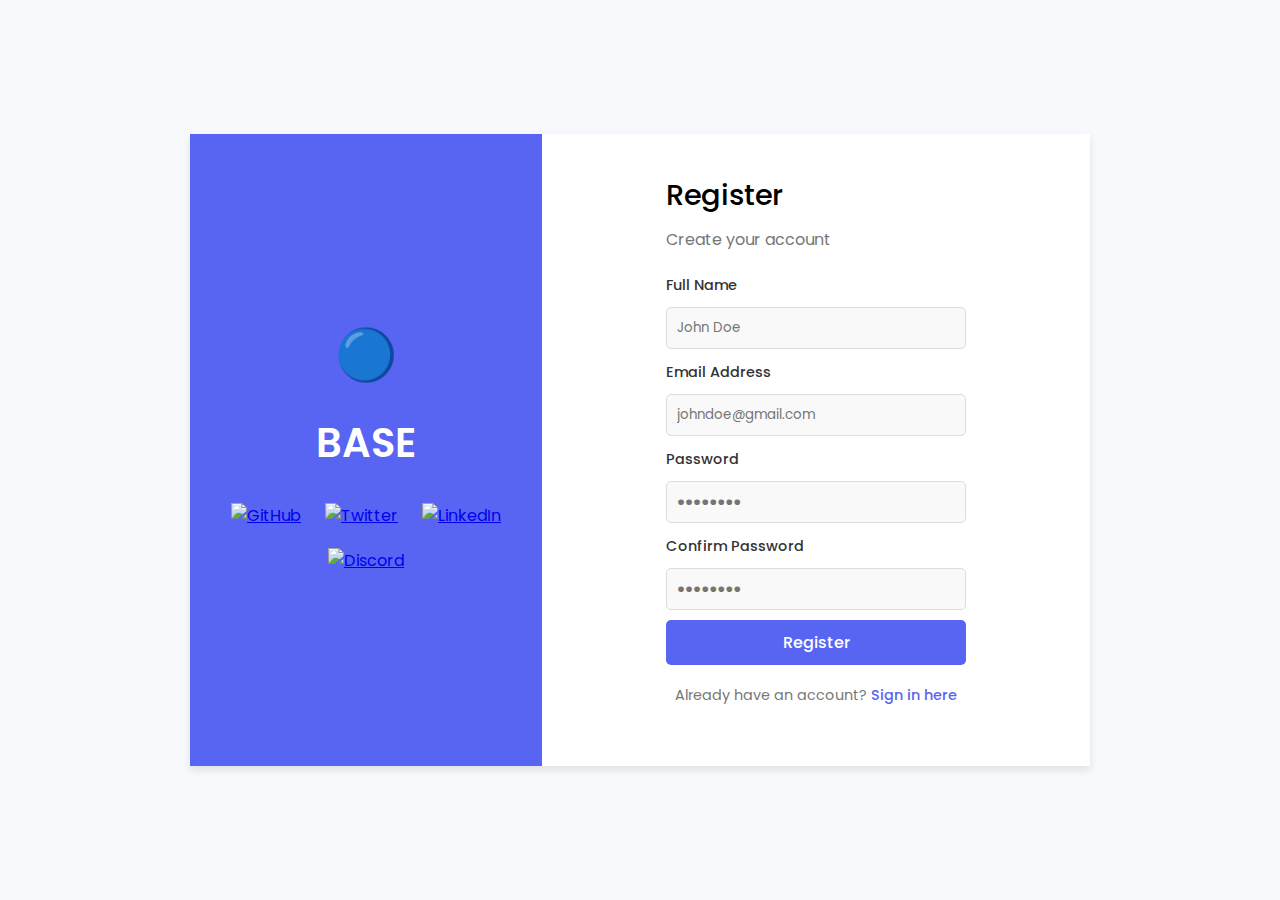
==== registration.html @ a741060d "Add files via upload" ====
<!DOCTYPE html>
<html lang="en">
<head>
    <meta charset="UTF-8">
    <meta name="viewport" content="width=device-width, initial-scale=1.0">
    <title>Registration Page</title>
    <!-- Link to Google Fonts (Poppins) -->
    <link href="https://fonts.googleapis.com/css2?family=Poppins:wght@400;500;600&display=swap" rel="stylesheet">
    <link rel="stylesheet" href="regstyle.css">
</head>
<body>
    <div class="container">
        <div class="left-panel">
            <div class="logo">🔵</div>
            <h1>BASE</h1>
            <div class="social-icons">
                <a href="#"><img src="github-icon.png" alt="GitHub"></a>
                <a href="#"><img src="twitter-icon.png" alt="Twitter"></a>
                <a href="#"><img src="linkedin-icon.png" alt="LinkedIn"></a>
                <a href="#"><img src="discord-icon.png" alt="Discord"></a>
            </div>
        </div>
        
        <div class="right-panel">
            <div class="form-container">
                <h2>Register</h2>
                <p>Create your account</p>
                <form>
                    <label for="name">Full Name</label>
                    <input type="text" id="name" placeholder="John Doe" required>
                    
                    <label for="email">Email Address</label>
                    <input type="email" id="email" placeholder="johndoe@gmail.com" required>

                    <label for="password">Password</label>
                    <input type="password" id="password" placeholder="●●●●●●●●" required>
                    
                    <label for="confirm-password">Confirm Password</label>
                    <input type="password" id="confirm-password" placeholder="●●●●●●●●" required>

                    <button type="submit" class="register-btn">Register</button>
                </form>
                <p class="login-link">Already have an account? <a href="index.html">Sign in here</a></p>
            </div>
        </div>
    </div>
</body>
</html>
---- regstyle.css ----
/* Use the same styling for general elements */
* {
    margin: 0;
    padding: 0;
    box-sizing: border-box;
    font-family: 'Poppins', sans-serif;
}

body {
    display: flex;
    justify-content: center;
    align-items: center;
    height: 100vh;
    background-color: #f8f9fc;
}

.container {
    display: flex;
    width: 80%;
    max-width: 900px;
    box-shadow: 0 4px 8px rgba(0, 0, 0, 0.1);
}

.left-panel {
    background-color: #5865F2;
    color: white;
    flex: 1;
    padding: 40px 20px;
    display: flex;
    flex-direction: column;
    align-items: center;
    justify-content: center;
    text-align: center;
}

.left-panel .logo {
    font-size: 50px;
    margin-bottom: 20px;
}

.left-panel h1 {
    font-size: 2.5em;
    font-weight: 600;
    margin-bottom: 20px;
}

.left-panel .social-icons a {
    margin: 10px;
    display: inline-block;
}

.right-panel {
    flex: 1.5;
    padding: 40px;
    background-color: white;
    display: flex;
    align-items: center;
    justify-content: center;
}

.form-container {
    width: 100%;
    max-width: 300px;
}

.form-container h2 {
    font-size: 1.8em;
    font-weight: 500;
    margin-bottom: 10px;
}

.form-container p {
    color: #777;
    margin-bottom: 20px;
}

form label {
    font-size: 0.9em;
    font-weight: 500;
    color: #333;
}

form input {
    width: 100%;
    padding: 10px;
    margin: 10px 0;
    border: 1px solid #ddd;
    border-radius: 5px;
    background-color: #f9f9f9;
}

.register-btn {
    width: 100%;
    padding: 10px;
    background-color: #5865F2;
    color: white;
    border: none;
    border-radius: 5px;
    cursor: pointer;
    font-size: 1em;
    font-weight: 500;
}

.login-link {
    text-align: center;
    margin-top: 20px;
    font-size: 0.9em;
    color: #777;
}

.login-link a {
    color: #5865F2;
    text-decoration: none;
    font-weight: 500;
}
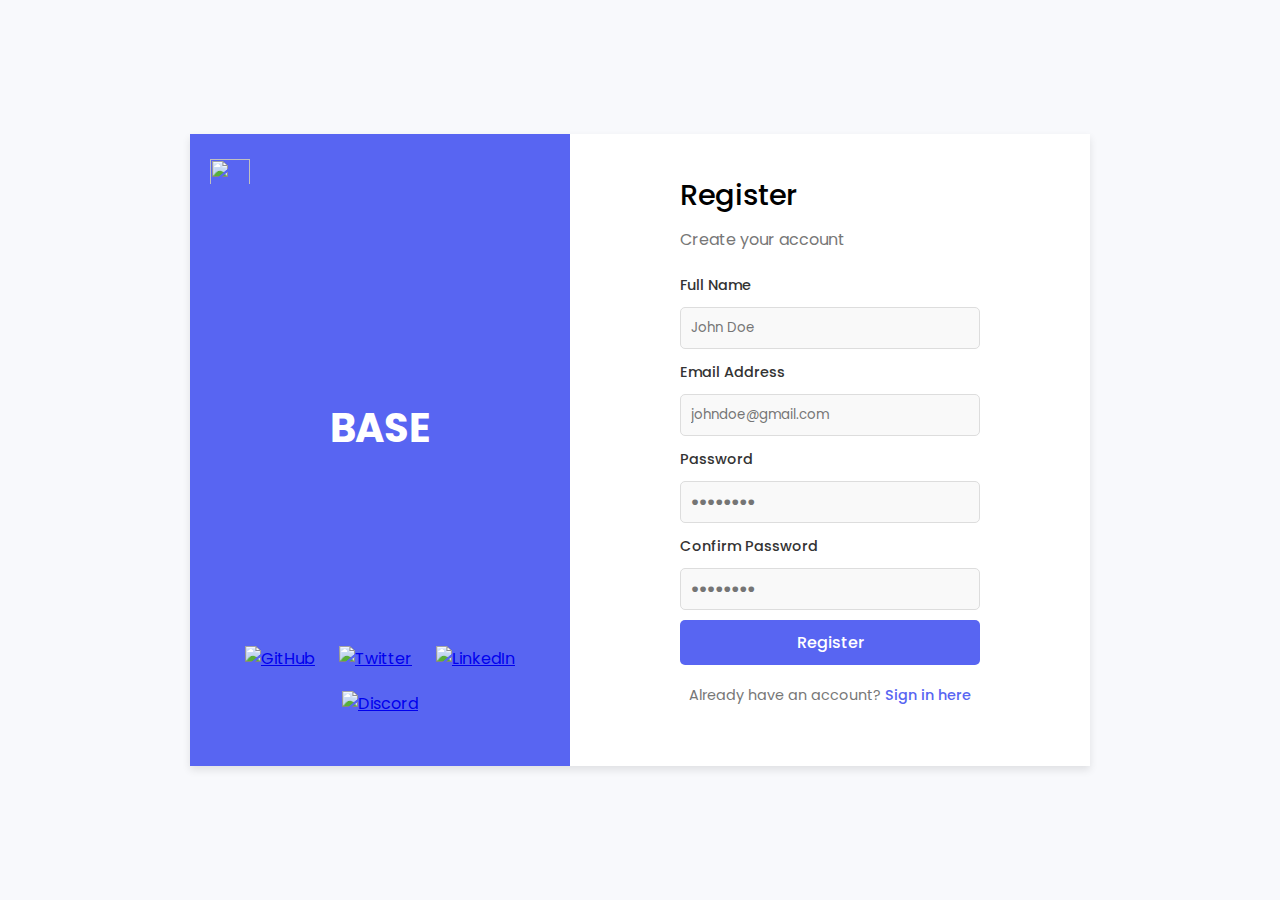
==== commit a620b6d8: "Add files via upload" ====
--- a/registration.html
+++ b/registration.html
@@ -11,13 +11,23 @@
 <body>
     <div class="container">
         <div class="left-panel">
-            <div class="logo">🔵</div>
+            <div class="logo">
+                <img src="https://img.icons8.com/?size=100&id=pB77uEobJRjy&format=png&color=000000" width="40" height="40"> 
+            </div>
             <h1>BASE</h1>
             <div class="social-icons">
-                <a href="#"><img src="github-icon.png" alt="GitHub"></a>
-                <a href="#"><img src="twitter-icon.png" alt="Twitter"></a>
-                <a href="#"><img src="linkedin-icon.png" alt="LinkedIn"></a>
-                <a href="#"><img src="discord-icon.png" alt="Discord"></a>
+                <a href="#">
+                    <img src="https://img.icons8.com/?size=100&id=3tC9EQumUAuq&format=png&color=000000" alt="GitHub" width="40" height="40">
+                </a>
+                <a href="#">
+                    <img src="https://img.icons8.com/?size=100&id=phOKFKYpe00C&format=png&color=000000" alt="Twitter" width="40" height="40">
+                </a>
+                <a href="#">
+                    <img src="https://img.icons8.com/?size=100&id=8808&format=png&color=000000" alt="LinkedIn" width="40" height="40">
+                </a>
+                <a href="#">
+                    <img src="https://img.icons8.com/?size=100&id=30888&format=png&color=000000" alt="Discord" width="40" height="40">
+                </a>
             </div>
         </div>
         
--- a/regstyle.css
+++ b/regstyle.css
@@ -29,18 +29,20 @@
     display: flex;
     flex-direction: column;
     align-items: center;
-    justify-content: center;
+    justify-content: space-between;
     text-align: center;
 }
 
 .left-panel .logo {
     font-size: 50px;
     margin-bottom: 20px;
+    margin-top: -30px;
+    margin-right: 300px;
 }
+
 
 .left-panel h1 {
     font-size: 2.5em;
-    font-weight: 600;
     margin-bottom: 20px;
 }
 
@@ -48,6 +50,46 @@
     margin: 10px;
     display: inline-block;
 }
+
+.right-panel {
+    flex: 1.5;
+    padding: 40px;
+    background-color: white;
+    display: flex;
+    align-items: center;
+    justify-content: center;
+}
+
+.form-container {
+    width: 100%;
+    max-width: 300px;
+}
+
+.form-container h2 {
+    font-size: 2em;
+    font-weight: bold;
+    margin-bottom: 10px;
+}
+
+.form-container p {
+    color: #777;
+    margin-bottom: 20px;
+}
+
+.social-signin button {
+    width: 100%;
+    margin: 5px 0;
+    padding: 10px;
+    border: none;
+    background-color: #f1f1f1;
+    font-size: 0.9em;
+    cursor: pointer;
+}
+
+.social-signin button:first-child {
+    margin-bottom: 10px;
+}
+
 
 .right-panel {
     flex: 1.5;
